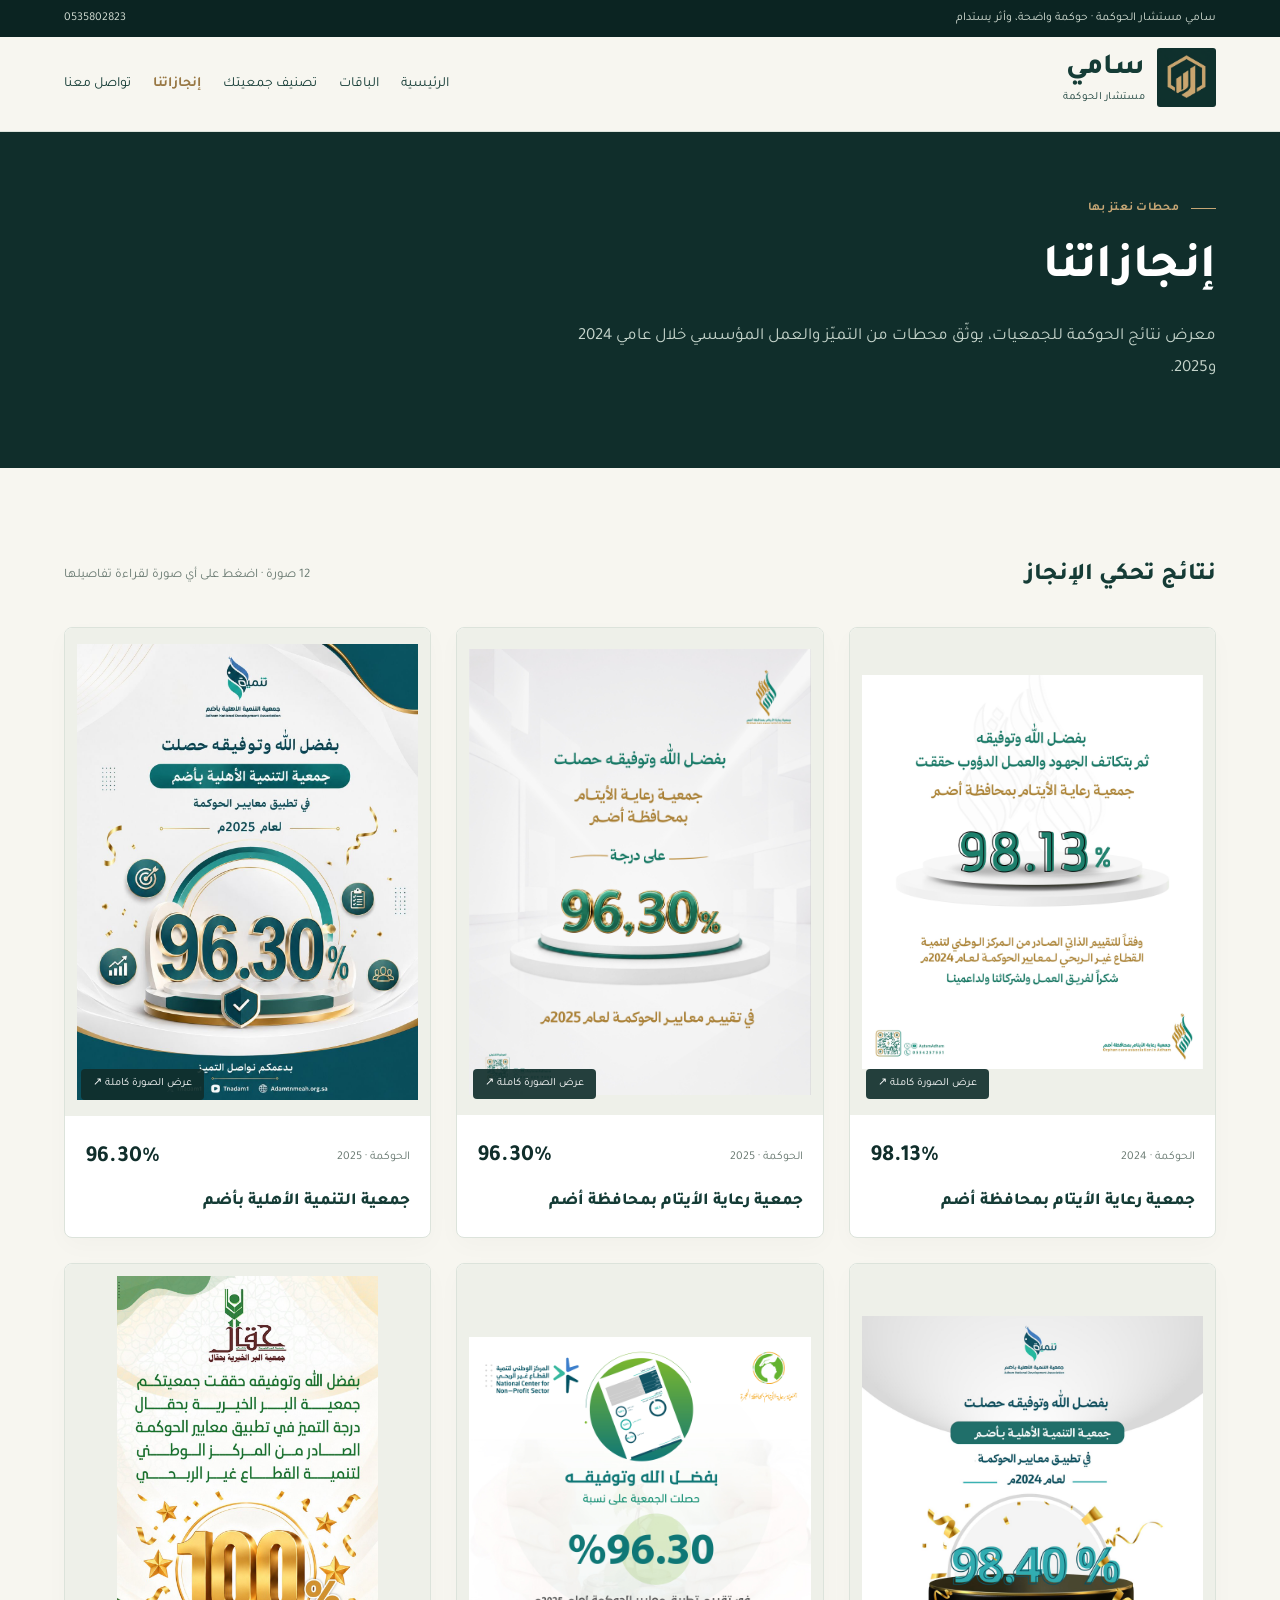
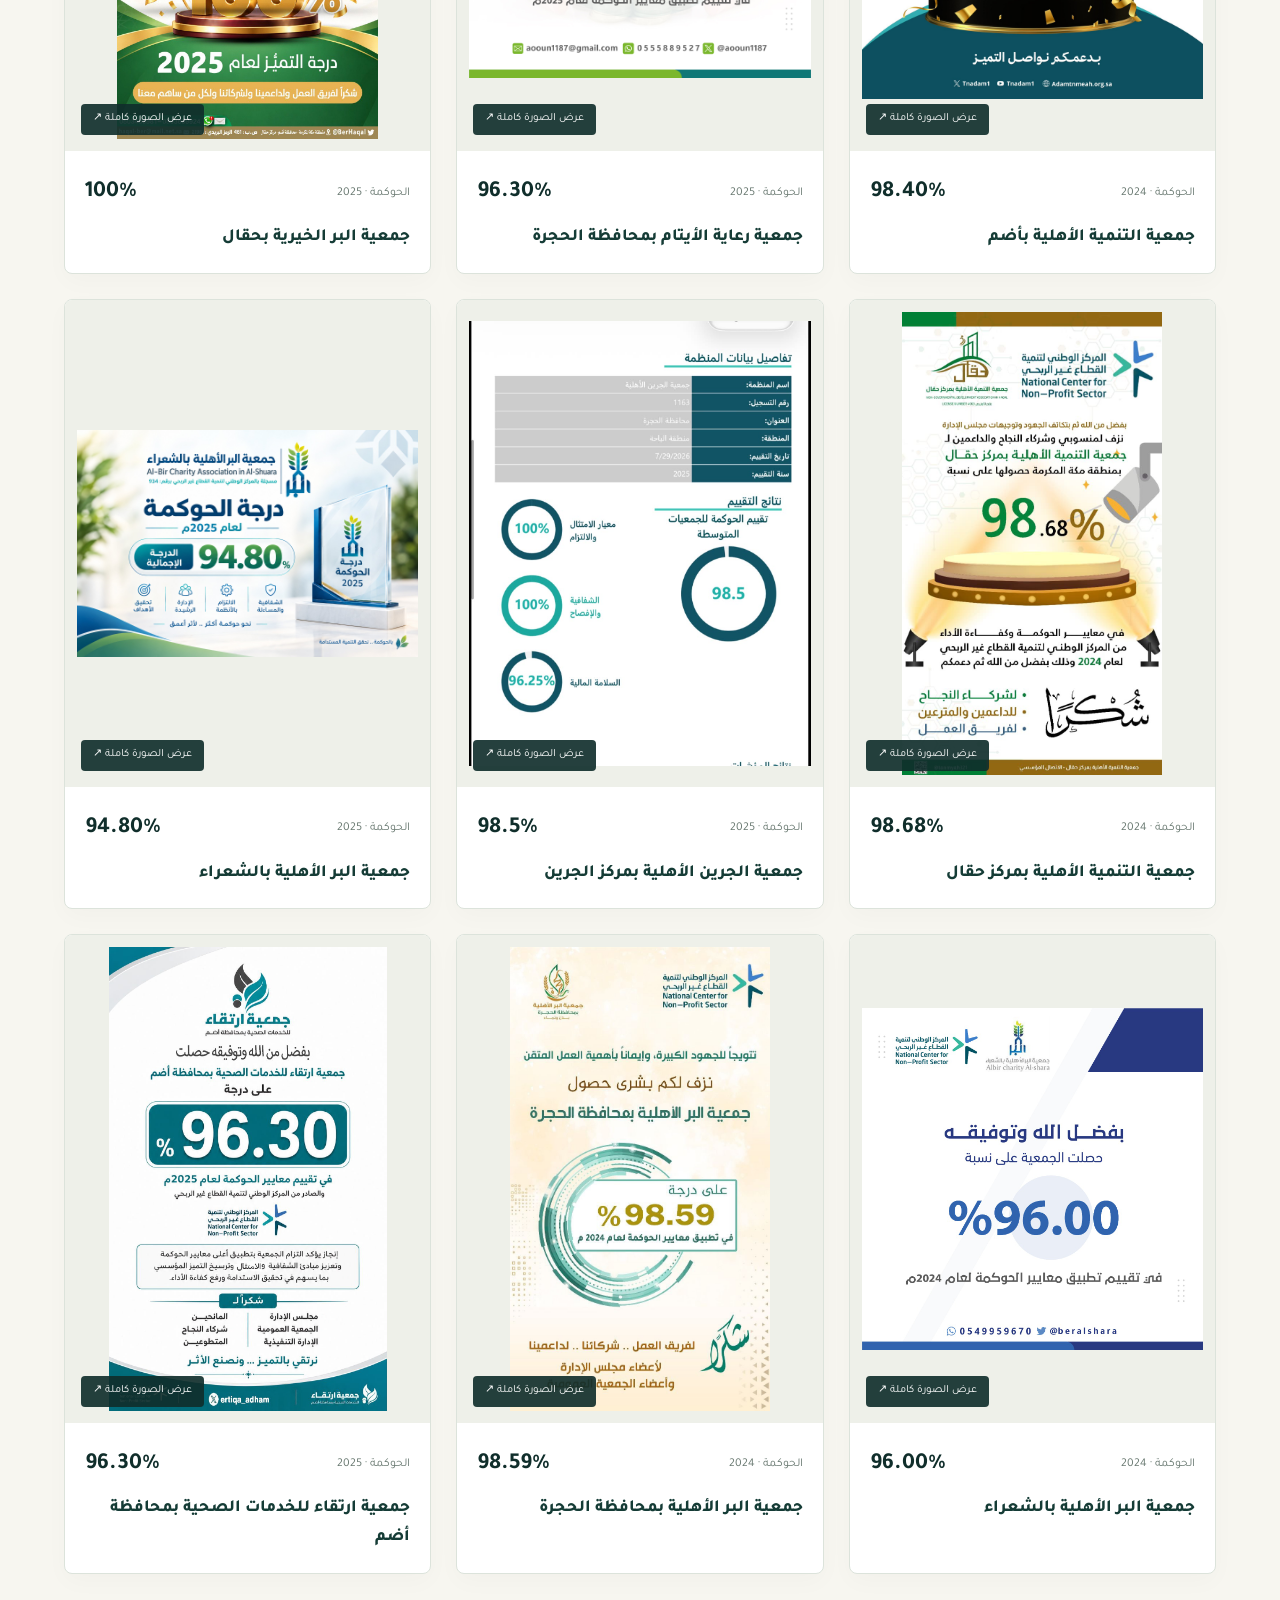
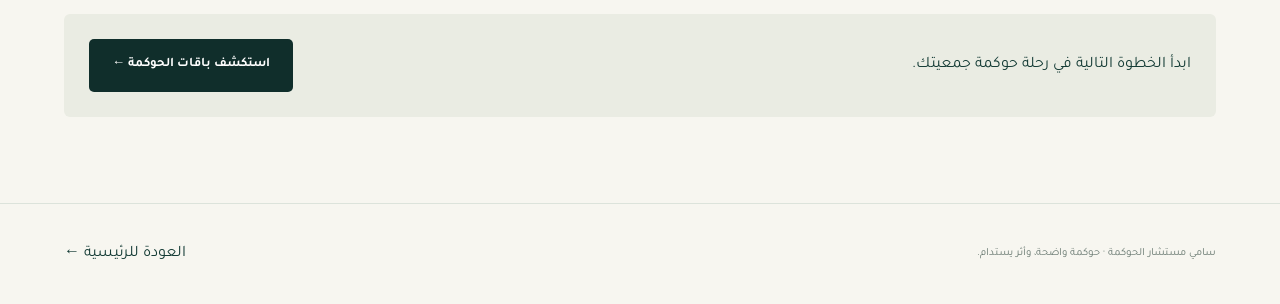
==== achievements.html @ 553535d5 "Add files via upload" ====
<!doctype html><html lang="ar" dir="rtl"><head><meta charset="utf-8"><meta name="viewport" content="width=device-width,initial-scale=1"><meta name="theme-color" content="#102e2b"><meta name="description" content="إنجازاتنا في الحوكمة: معرض صور نتائج تقييم الجمعيات لعامي 2024 و2025."><title>إنجازاتنا | سامي مستشار الحوكمة</title>
<link rel="preconnect" href="https://fonts.googleapis.com"><link rel="preconnect" href="https://fonts.gstatic.com" crossorigin><link href="https://fonts.googleapis.com/css2?family=Tajawal:wght@400;500;600;700;800&display=swap" rel="stylesheet"><style>
:root{--green:#102e2b;--deep:#0b2422;--gold:#c5a675;--paper:#f7f6f0;--text:#153c36;--muted:#697971;--line:#dce3db;--white:#fff;--shadow:0 24px 60px #102e2b12}
*{box-sizing:border-box}html{scroll-behavior:smooth;scroll-padding-top:100px}body{margin:0;background:var(--paper);color:var(--text);font-family:"Tajawal",Tahoma,"Segoe UI",Arial,sans-serif;line-height:1.9}a{color:inherit;text-decoration:none}button,input,textarea{font:inherit}button,a,input,textarea{ -webkit-tap-highlight-color:transparent}button{cursor:pointer}button:focus-visible,a:focus-visible,summary:focus-visible{outline:3px solid var(--gold);outline-offset:5px}.container{width:min(1200px,90%);margin:auto}.topbar{background:var(--deep);color:#d4ded4;font-size:12px;padding:7px 0}.topbar .container{display:flex;justify-content:space-between;gap:12px}header{position:sticky;top:0;background:#f7f6f0f5;backdrop-filter:blur(16px);z-index:50;border-bottom:1px solid var(--line)}.nav{display:flex;align-items:center;justify-content:space-between;min-height:94px;gap:24px}.brand-lockup{display:inline-flex;align-items:center;gap:12px;line-height:1.4}.brand-lockup img{width:59px;height:59px;border-radius:3px;object-fit:cover}.brand-lockup b{display:block;font-size:29px;letter-spacing:-1px}.brand-lockup small{display:block;font-size:11px;letter-spacing:.3px}.navlinks{display:flex;gap:26px;font-size:13px}.navlinks a:hover{color:#94713f}.cart-btn,.btn{display:inline-flex;align-items:center;justify-content:center;gap:10px;border:1px solid transparent;border-radius:5px;font-weight:bold;padding:13px 22px;font-size:13px;transition:background .2s,transform .2s}.cart-btn,.btn-primary{background:var(--green);color:#fff}.btn:hover{transform:translateY(-2px)}.btn-outline{border-color:#b8c8bd;background:transparent;color:var(--green)}.badge{border-radius:50%;background:#ffffff24;min-width:23px;height:23px;line-height:23px;font-size:11px}.mobile-toggle{display:none}.hero{background:var(--green);color:#fff;overflow:hidden;position:relative}.hero:before{content:"";position:absolute;width:680px;height:680px;border:1px solid #c5a67513;border-radius:50%;left:-160px;top:-220px;box-shadow:0 0 0 70px #c5a67504,0 0 0 140px #c5a67504}.hero-grid{display:grid;grid-template-columns:1.08fr .92fr;gap:80px;align-items:center;position:relative;padding:85px 0 75px}.eyebrow{display:flex;align-items:center;gap:12px;font-size:12px;letter-spacing:.3px;color:var(--gold);font-weight:bold}.eyebrow:before{content:"";width:25px;height:1px;background:currentColor}h1{font-size:clamp(39px,4.7vw,66px);line-height:1.45;letter-spacing:-2px;margin:21px 0}h1 em{color:#d5b681;font-style:normal}.hero-content>p{color:#c5d4cb;font-size:16px;max-width:520px;line-height:2.1}.actions{display:flex;flex-wrap:wrap;gap:12px;margin-top:26px}.hero .btn-primary{background:var(--gold);color:var(--deep)}.hero .btn-outline{border-color:#ffffff38;color:#fff}.hero-note{font-size:11px!important;color:#9bb1a6!important;margin-top:20px}.hero-visual{border:1px solid #ffffff20;background:#ffffff05;padding:30px;position:relative;border-radius:8px}.visual-heading{display:flex;justify-content:space-between;align-items:center;border-bottom:1px solid #ffffff18;padding-bottom:22px;color:#e5d3b3;font-size:12px}.visual-heading small{color:#9bb1a6;font-size:10px;letter-spacing:2px}.visual-title{margin:25px 0 6px;font-size:25px}.visual-desc{font-size:12px;color:#a9c0b4;margin:0 0 25px}.pillar{display:flex;gap:17px;padding:17px 0;border-top:1px solid #ffffff12;align-items:center}.pillar span{font-size:12px;color:var(--gold);font-family:Georgia,serif}.pillar b{display:block;font-size:14px}.pillar small{color:#9bb1a6;font-size:11px}.visual-bottom{background:#c5a67515;border-right:2px solid var(--gold);padding:13px 15px;font-size:12px;margin-top:15px;color:#e5d3b3}.trust-strip{border-bottom:1px solid var(--line);background:#eeefe6}.trust-inner{display:grid;grid-template-columns:repeat(3,1fr);padding:23px 0;gap:24px;font-size:13px;text-align:center}.trust-inner span+span{border-right:1px solid #ced7cc}.trust-inner b{color:#a38049;margin-left:9px}.section{padding:86px 0}.section-title{max-width:650px;margin:0 0 38px}.section-title h2{font-size:34px;line-height:1.5;margin:12px 0}.section-title p{color:var(--muted);font-size:14px;margin:0}.section-top{display:flex;justify-content:space-between;align-items:end;gap:30px}.section-top>a{font-size:12px;border-bottom:1px solid var(--gold);margin-bottom:43px;white-space:nowrap}.products{display:grid;grid-template-columns:repeat(3,1fr);gap:19px}.product{background:#fff;border:1px solid var(--line);border-radius:7px;padding:28px;display:flex;flex-direction:column;position:relative;transition:transform .2s,box-shadow .2s}.product:hover{transform:translateY(-4px);box-shadow:var(--shadow)}.product.featured{border-top:4px solid var(--gold);padding-top:25px;background:#f0f3ec}.tag{font-size:10px;color:#71806f;letter-spacing:.2px}.product h3{font-size:20px;margin:15px 0 12px}.price{font-size:32px;line-height:1.5;font-weight:bold;letter-spacing:-1px}.price small{font-size:10px;color:var(--muted);font-weight:normal;letter-spacing:0}.product p{font-size:12px;line-height:2;margin-top:13px!important}.features{list-style:none;padding:15px 0 0;margin:0 0 25px;border-top:1px solid var(--line);flex:1}.features li{font-size:12px;padding:6px 0}.features li:before{content:"✓";color:#9b7e4e;margin-left:10px}.product .btn{width:100%}.note{font-size:10px;color:var(--muted);margin-top:12px;text-align:center;line-height:1.9}.why{background:#eaece3}.why-grid{display:grid;grid-template-columns:repeat(4,1fr);gap:30px}.why-card{border-top:1px solid #b6c3b5;padding-top:23px}.number{font-family:Georgia,serif;color:#aa8854;font-size:23px}.why-card h3,.step h3{font-size:17px;margin:13px 0 8px}.why-card p,.step p{font-size:12px;color:var(--muted);margin:0}.steps{display:grid;grid-template-columns:repeat(4,1fr);gap:30px}.step{border-right:1px solid var(--line);padding-right:22px}.faq-section{border-top:1px solid var(--line)}.faq-layout{display:grid;grid-template-columns:.75fr 1.25fr;gap:75px}.faq{display:grid;gap:0}details{border-bottom:1px solid var(--line);padding:20px 0}details:first-child{border-top:1px solid var(--line)}summary{cursor:pointer;font-size:14px;font-weight:bold;list-style:none;display:flex;justify-content:space-between;gap:20px}summary:after{content:"+";font-size:20px;font-weight:normal;color:#9b7e4e}details[open] summary:after{content:"−"}summary::-webkit-details-marker{display:none}details p{font-size:12px;line-height:2.2;color:var(--muted);margin:13px 0 0}details a{text-decoration:underline}.contact-section{padding-top:0}.contact-box{display:grid;grid-template-columns:1fr 1fr;gap:70px;background:var(--green);color:#fff;border-radius:8px;padding:50px}.contact-box h2{font-size:34px;line-height:1.5;margin:20px 0}.contact-box p{font-size:13px;color:#b7cbbf}.contact-links{margin-top:30px;display:grid;gap:10px;font-size:14px;color:#d7bd94}.contact-box form{display:grid;gap:12px}.field{display:grid;gap:5px}.field label{font-size:12px;font-weight:bold}input,textarea{width:100%;border:1px solid #ffffff28;border-radius:4px;padding:11px 13px;background:#ffffff07;color:inherit;outline:none;font-size:13px}input:focus,textarea:focus{border-color:var(--gold)}input::placeholder,textarea::placeholder{color:#9aac9f}textarea{resize:vertical}.contact-box .btn-primary{background:var(--gold);color:var(--green)}footer{padding:35px 0;border-top:1px solid var(--line)}.footer-grid{display:flex;align-items:center;justify-content:space-between;gap:25px}.footer-copy{font-size:11px;color:var(--muted)}.footer-copy p{margin:3px 0}.cart-panel{position:fixed;inset:0;z-index:100;pointer-events:none}.cart-panel.open{pointer-events:auto}.backdrop{position:absolute;inset:0;background:#061c19a8;opacity:0;transition:.2s}.cart-panel.open .backdrop{opacity:1}.drawer{position:absolute;left:0;top:0;height:100%;width:min(470px,94%);background:var(--paper);transform:translateX(-100%);transition:.25s;display:flex;flex-direction:column}.cart-panel.open .drawer{transform:translateX(0)}.drawer-head{padding:22px;border-bottom:1px solid var(--line);display:flex;justify-content:space-between;align-items:center}.icon-btn{width:38px;height:38px;border:1px solid var(--line);border-radius:4px;background:transparent;color:var(--text)}.cart-items{padding:20px;display:flex;flex-direction:column;gap:12px;overflow:auto;flex:1}.cart-item{border:1px solid var(--line);background:white;border-radius:5px;padding:16px;display:grid;grid-template-columns:1fr auto;gap:10px}.cart-item h4{font-size:14px;margin:0}.cart-item p{font-size:12px;color:var(--muted);margin:5px 0}.qty{display:flex;align-items:center;gap:8px}.qty button{border:1px solid var(--line);background:var(--paper);width:28px;height:30px;border-radius:3px}.remove{color:#a34c3f;border:0;background:none;font-size:11px;padding:0}.drawer-foot{padding:22px;border-top:1px solid var(--line)}.total{display:flex;justify-content:space-between;font-weight:bold;font-size:20px;margin-bottom:15px}.checkout{position:fixed;inset:0;z-index:110;background:#061c19b8;display:none;place-items:center;padding:18px}.checkout.open{display:grid}.modal{background:var(--paper);width:min(680px,100%);max-height:90vh;overflow:auto;border-radius:8px;padding:28px;box-shadow:var(--shadow)}.modal-head{display:flex;justify-content:space-between;align-items:center;gap:15px;margin-bottom:20px}.modal h3{font-size:23px;margin:0}.checkout-grid{display:grid;grid-template-columns:1fr 1fr;gap:12px}.modal input,.modal textarea{border-color:#cbd5ca;background:white}.summary{padding:15px;background:#e9eee5;border-radius:4px;margin:20px 0}.summary-row{display:flex;justify-content:space-between;gap:15px;font-size:13px;padding:6px 0}.toast{position:fixed;bottom:22px;right:22px;background:var(--green);color:white;padding:12px 20px;box-shadow:var(--shadow);border:1px solid var(--gold);border-radius:5px;opacity:0;transform:translateY(15px);transition:.2s;z-index:200;font-size:13px;max-width:calc(100% - 44px);pointer-events:none}.toast.show{opacity:1;transform:translateY(0)}
@media(min-width:951px){.products .product:nth-child(4),.products .product:nth-child(5){grid-column:span 1}.products{grid-template-columns:repeat(6,1fr)}.products .product{grid-column:span 2}.products .product:nth-child(4){grid-column:2 / span 2}.products .product:nth-child(5){grid-column:4 / span 2}}
@media(max-width:1000px){.navlinks{gap:16px;font-size:12px}.hero-grid{gap:35px}.hero-visual{padding:23px}.contact-box{gap:35px;padding:35px}.faq-layout{gap:35px}.products{grid-template-columns:repeat(2,1fr)}}
@media(max-width:760px){.topbar .container{justify-content:center}.topbar .container>a{display:none}.nav{min-height:80px;gap:10px}.brand-lockup img{width:47px;height:47px}.brand-lockup b{font-size:25px}.brand-lockup small{font-size:9px}.mobile-toggle{display:block;width:37px;height:39px;border:1px solid var(--line);background:none;border-radius:4px;color:var(--green)}.navlinks{display:none;position:absolute;top:80px;left:0;right:0;background:var(--paper);padding:22px 5%;box-shadow:var(--shadow);border-bottom:1px solid var(--line)}.navlinks.open{display:flex;flex-direction:column;gap:14px}.cart-btn{padding:9px 12px;font-size:11px}.hero-grid{grid-template-columns:1fr;padding:50px 0;gap:35px}h1{font-size:43px}.hero-content>p{font-size:14px}.hero-visual{max-width:500px;width:100%}.trust-inner{gap:8px;font-size:10px;padding:18px 0}.trust-inner b{display:block;margin:0}.section{padding:55px 0}.section-title h2,.contact-box h2{font-size:28px}.section-top{display:block}.section-top>a{display:inline-block;margin-top:-15px;margin-bottom:25px}.why-grid,.steps{grid-template-columns:repeat(2,1fr);gap:27px}.faq-layout,.contact-box{grid-template-columns:1fr;gap:25px}.contact-section{padding-top:0}.contact-box{padding:28px}.footer-grid{flex-wrap:wrap}.footer-copy{font-size:10px}.modal{padding:20px}.modal h3{font-size:20px}.modal .actions .btn{width:100%}}
@media(max-width:460px){.products{grid-template-columns:1fr}.checkout-grid{grid-template-columns:1fr}h1{font-size:37px;letter-spacing:-1px}.hero .actions .btn{padding:12px 17px}.section-title h2{font-size:26px}.hero-visual{padding:20px}.brand-lockup{gap:8px}.trust-inner{font-size:9px}}
@media(prefers-reduced-motion:reduce){*{scroll-behavior:auto!important;transition:none!important}}
@media print{header,.topbar,main,footer,.cart-panel,.toast,.modal .actions,.modal-head button{display:none!important}.checkout{display:block!important;position:static;background:white;padding:0}.modal{max-height:none;width:100%;box-shadow:none}}
/* Arabic typography */
body{font-weight:400}
h1,h2,h3,h4,.brand-lockup b{font-family:"Tajawal",Tahoma,"Segoe UI",Arial,sans-serif;font-weight:800;letter-spacing:0}
h1{line-height:1.45}
.btn,.cart-btn,summary,.field label{font-weight:700}
.navlinks{font-size:15px;font-weight:500}
.hero-content>p{font-size:18px;line-height:2}
.section-title p{font-size:16px;line-height:1.95}
.product p,.features li,.why-card p,.step p,details p,.contact-box p{font-size:14px;line-height:1.95}
input,textarea{font-size:15px}
@media(max-width:760px){h1{letter-spacing:0}.hero-content>p{font-size:16px}.navlinks{font-size:15px}.section-title p{font-size:15px}}.product{scroll-margin-top:115px}.product:target{outline:3px solid var(--gold);outline-offset:4px}@media(min-width:761px) and (max-width:1100px){.nav{gap:12px}.navlinks{gap:12px;font-size:12px}}
.achievement{scroll-margin-top:130px}.achievement:target{outline:3px solid var(--gold);outline-offset:4px}
</style><style>
.achievement-nav{display:flex;gap:22px;flex-wrap:wrap;font-size:14px}.achievement-nav [aria-current]{color:#987743;font-weight:700}.achievements-hero{background:var(--green);color:white;padding:65px 0}.achievements-hero h1{font-size:48px;margin:15px 0}.achievements-hero p{color:#c5d4cb;max-width:650px;font-size:17px}.gallery-heading{display:flex;justify-content:space-between;align-items:center;gap:20px;margin-bottom:28px}.gallery-heading h2{margin:0;font-size:24px}.gallery-heading span{font-size:13px;color:var(--muted)}.achievements-grid{display:grid;grid-template-columns:repeat(3,minmax(0,1fr));gap:25px}.achievement{min-width:0;border:1px solid var(--line);border-radius:8px;background:white;overflow:hidden;box-shadow:0 8px 25px #102e2b06}.achievement-image{position:relative;display:block;background:#eef0e9;padding:12px;aspect-ratio:3/4;overflow:hidden}.achievement-image img{width:100%;height:100%;object-fit:contain;display:block;transition:transform .2s}.achievement-image:hover img{transform:scale(1.015)}.zoom-label{position:absolute;bottom:16px;left:16px;background:#102e2be8;color:white;padding:5px 12px;border-radius:4px;font-size:11px}.achievement-caption{padding:20px}.achievement-meta{display:flex;justify-content:space-between;gap:12px;align-items:center;font-size:12px;color:var(--muted)}.achievement-meta b{font-size:23px;color:var(--green)}.achievement-caption h2{font-size:17px;line-height:1.7;margin:9px 0 0}.gallery-cta{margin-top:40px;display:flex;justify-content:space-between;align-items:center;gap:20px;flex-wrap:wrap;background:#eaece3;padding:25px;border-radius:6px}.gallery-cta p{margin:0}.image-viewer{border:0;border-radius:8px;background:var(--paper);color:var(--text);width:min(1100px,95vw);max-height:95dvh;padding:18px}.image-viewer::backdrop{background:#041512e8}.viewer-toolbar{display:flex;justify-content:space-between;gap:15px;align-items:center;margin-bottom:10px}.viewer-toolbar h2{font-size:15px;margin:0}.viewer-picture{display:block;max-width:100%;width:auto;height:auto;max-height:70dvh;object-fit:contain;margin:auto}.viewer-controls{display:flex;justify-content:space-between;gap:10px;align-items:center;flex-wrap:wrap;margin-top:12px}.viewer-controls .btn{font-size:12px;padding:9px 14px}.viewer-controls a{font-size:12px;text-decoration:underline}.viewer-count{font-size:12px;color:var(--muted)}
@media(max-width:900px){.achievements-grid{grid-template-columns:repeat(2,minmax(0,1fr))}.achievement-nav{gap:13px;font-size:12px}}
@media(max-width:600px){.achievements-grid{grid-template-columns:1fr}.achievements-hero{padding:40px 0}.achievements-hero h1{font-size:36px}.achievements-hero p{font-size:15px}.achievements-header .nav{flex-wrap:wrap;padding:15px 0;justify-content:center}.achievement-nav{width:100%;justify-content:center;font-size:12px;gap:15px}.gallery-heading{align-items:start;flex-direction:column;gap:5px}.viewer-toolbar h2{font-size:12px}.image-viewer{padding:12px}.viewer-picture{max-height:65dvh}}
</style></head><body><div class="topbar"><div class="container"><span>سامي مستشار الحوكمة · حوكمة واضحة، وأثر يستدام</span><a href="https://wa.me/966535802823"><bdi>0535802823</bdi></a></div></div><header class="achievements-header"><div class="container nav"><a href="index.html" aria-label="الرئيسية"><span class="brand-lockup"><img src="[data-uri]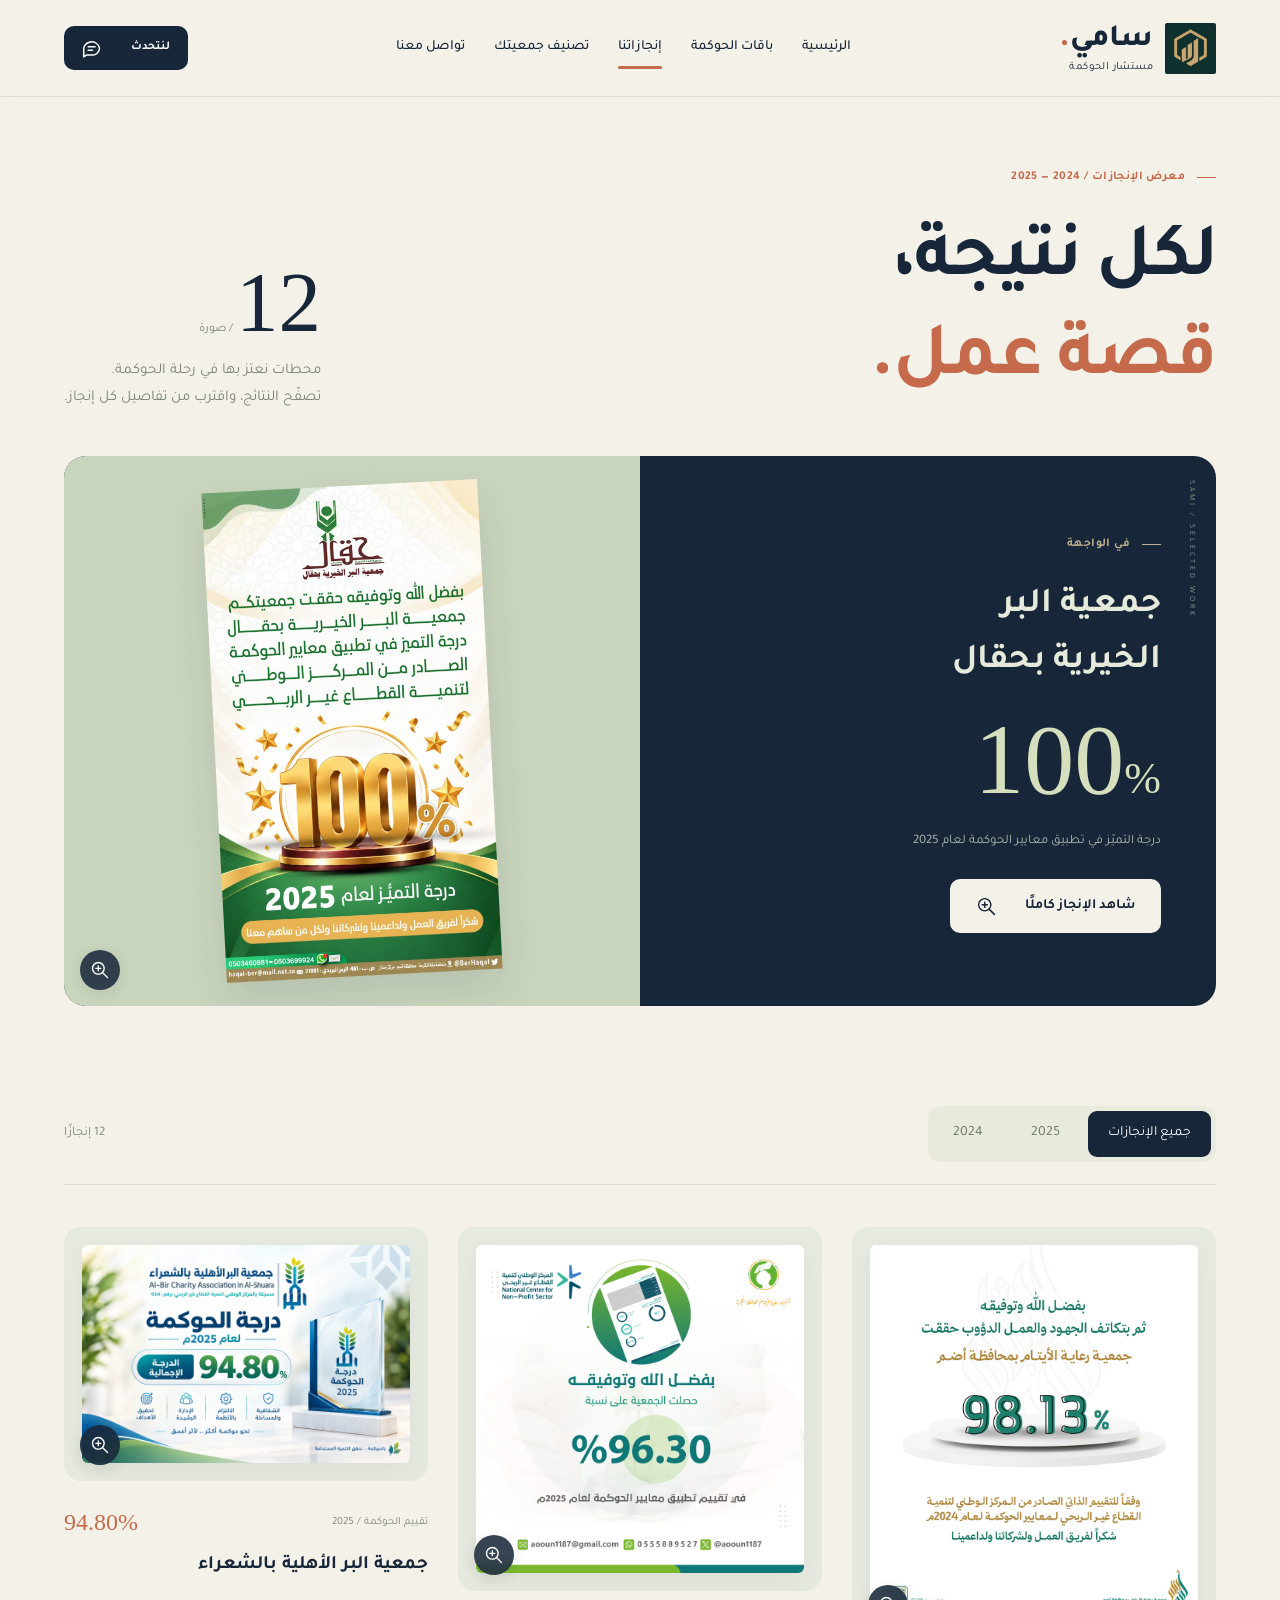
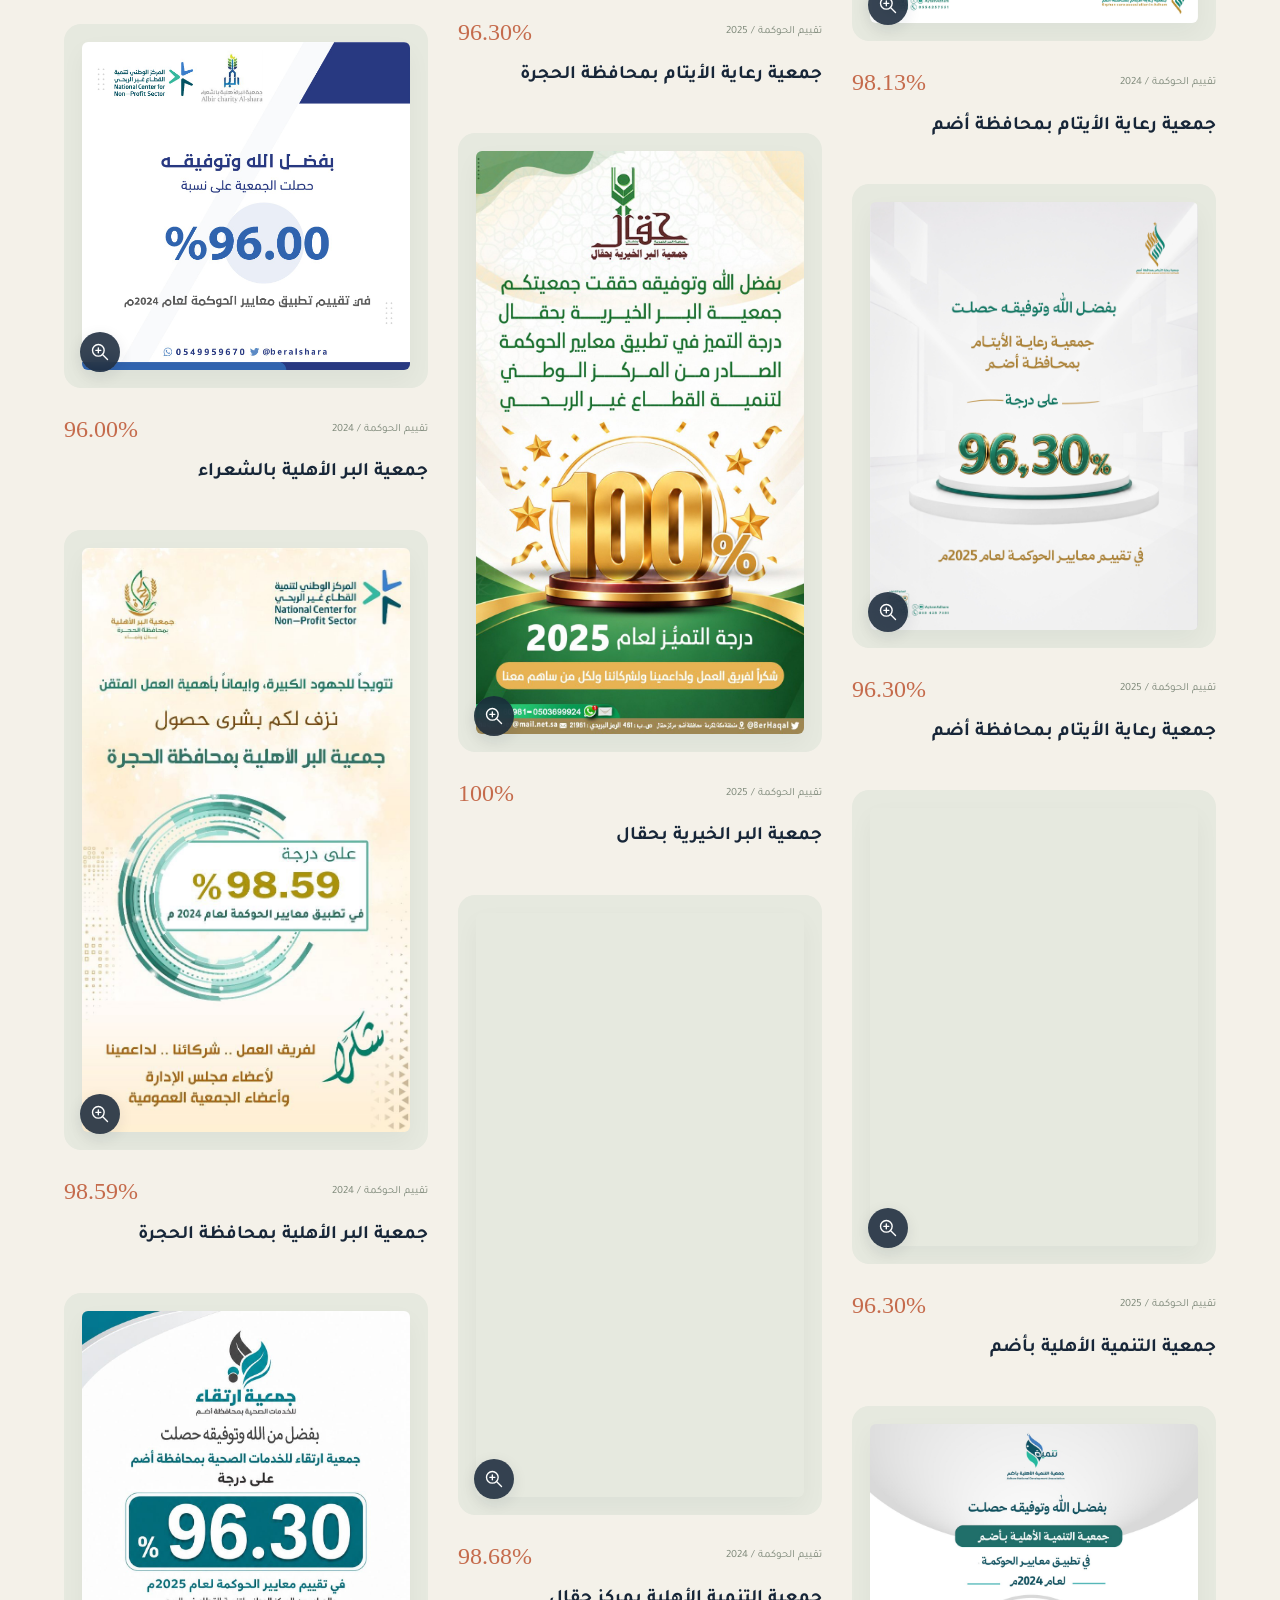
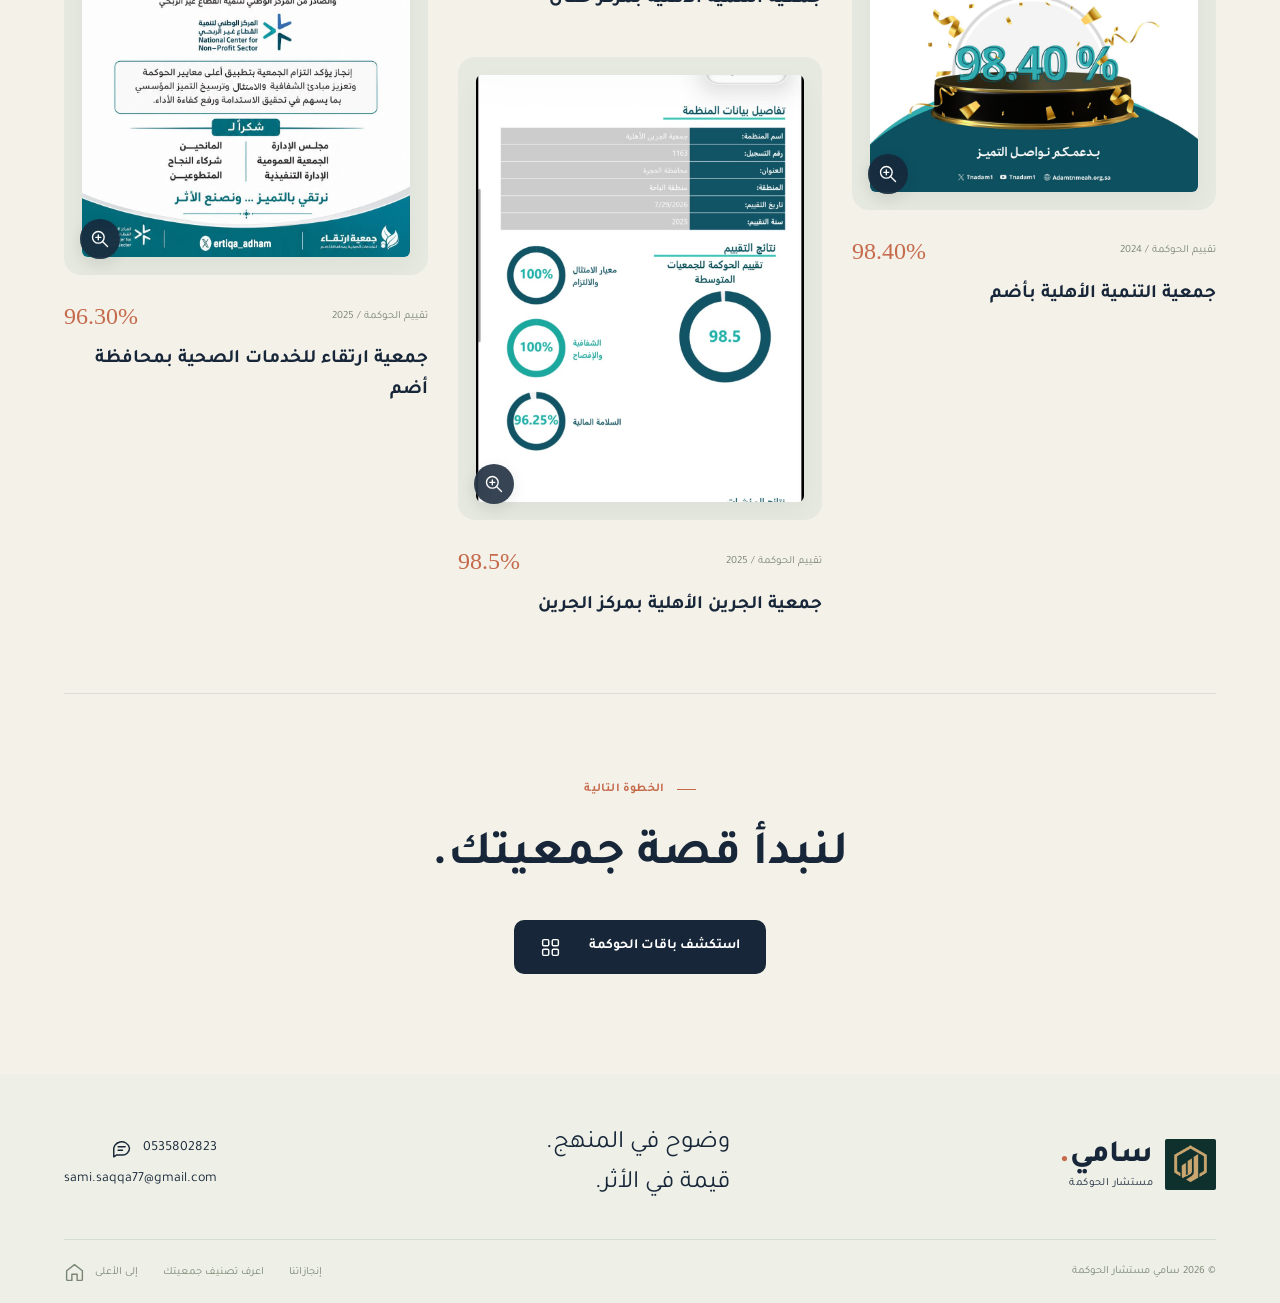
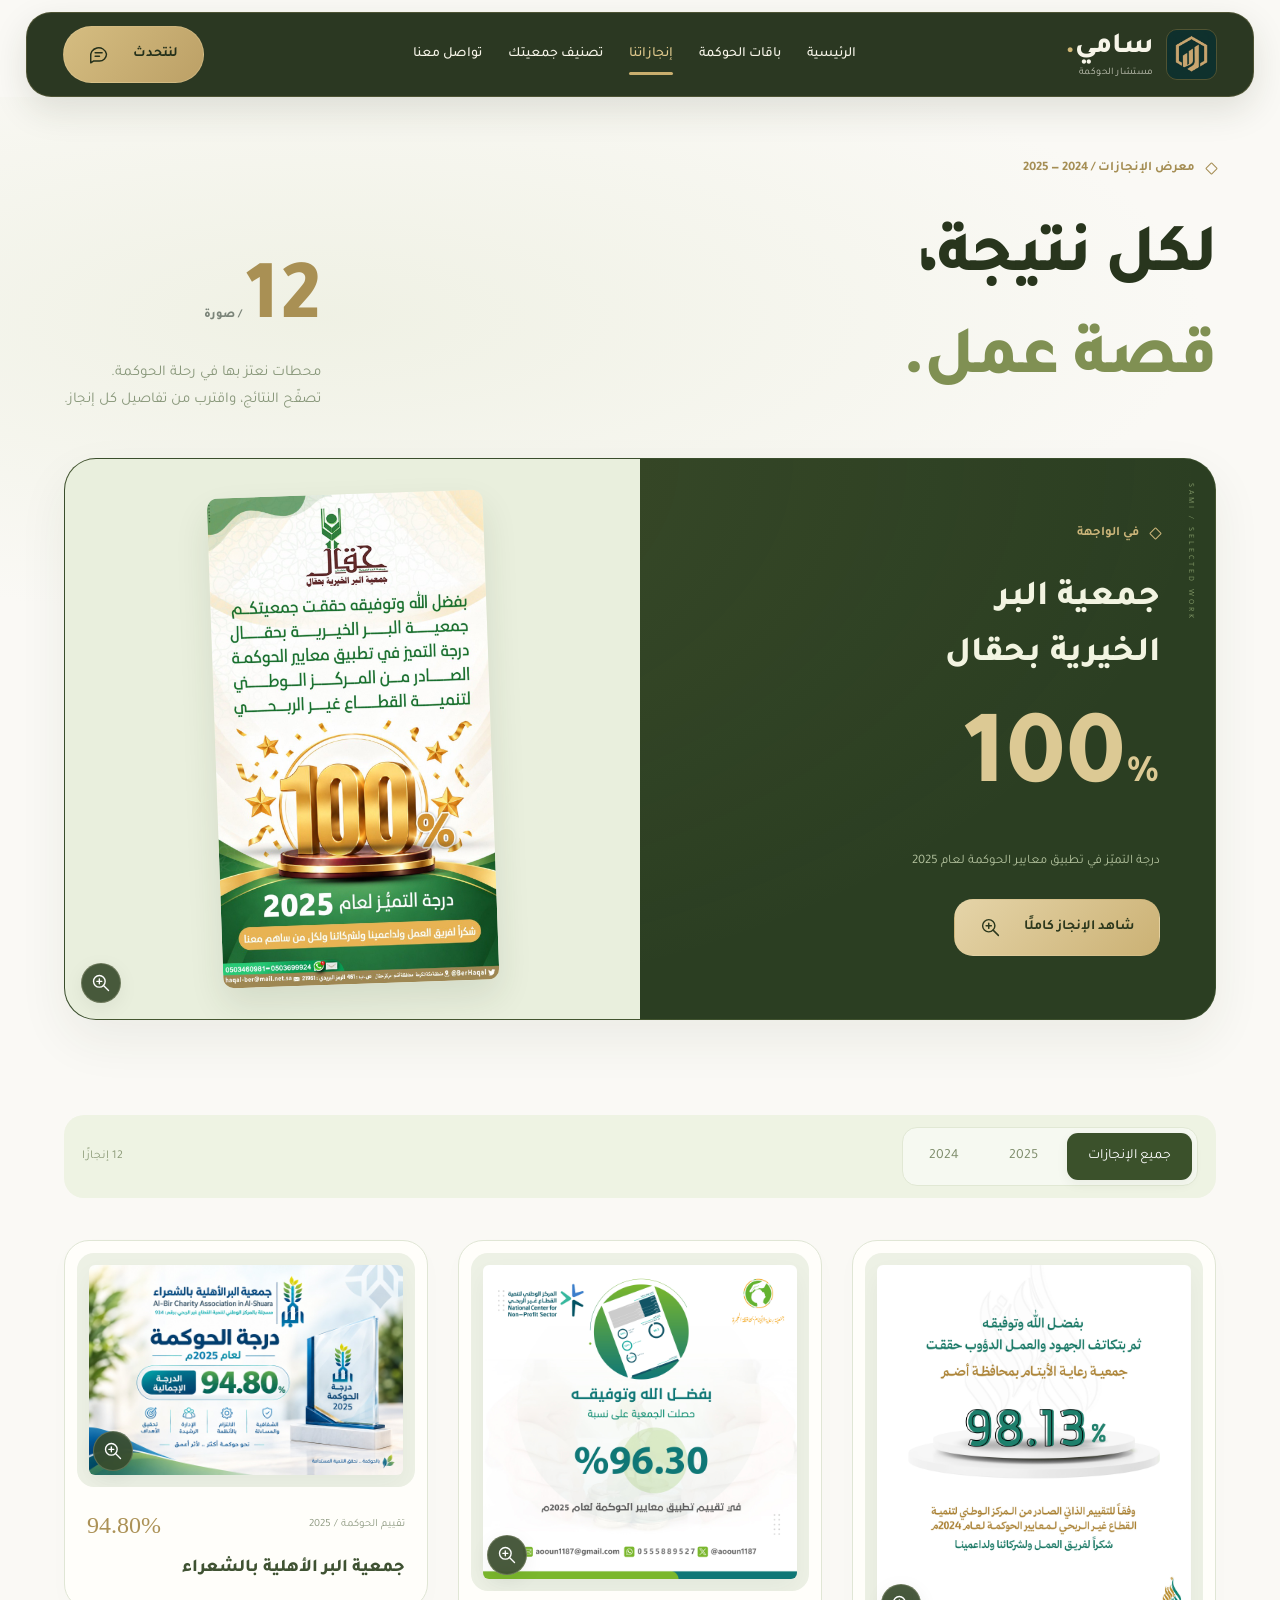
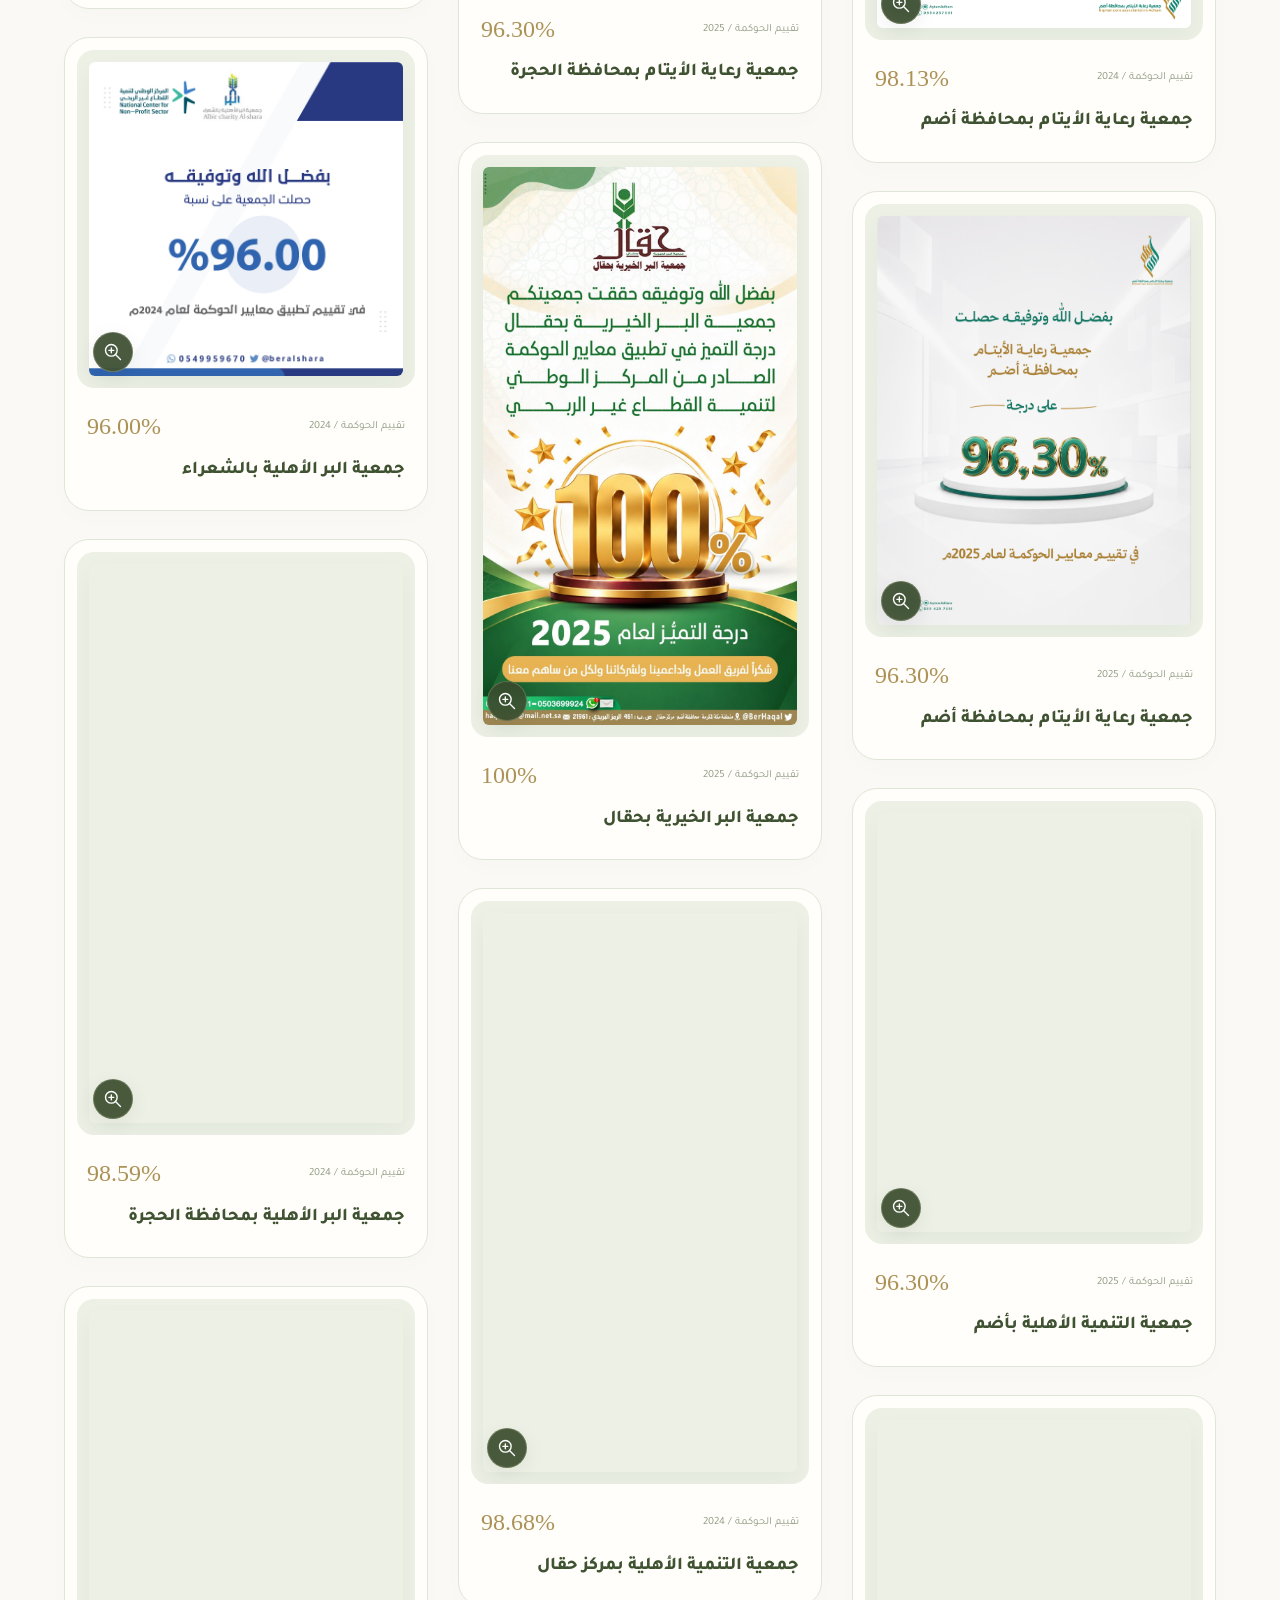
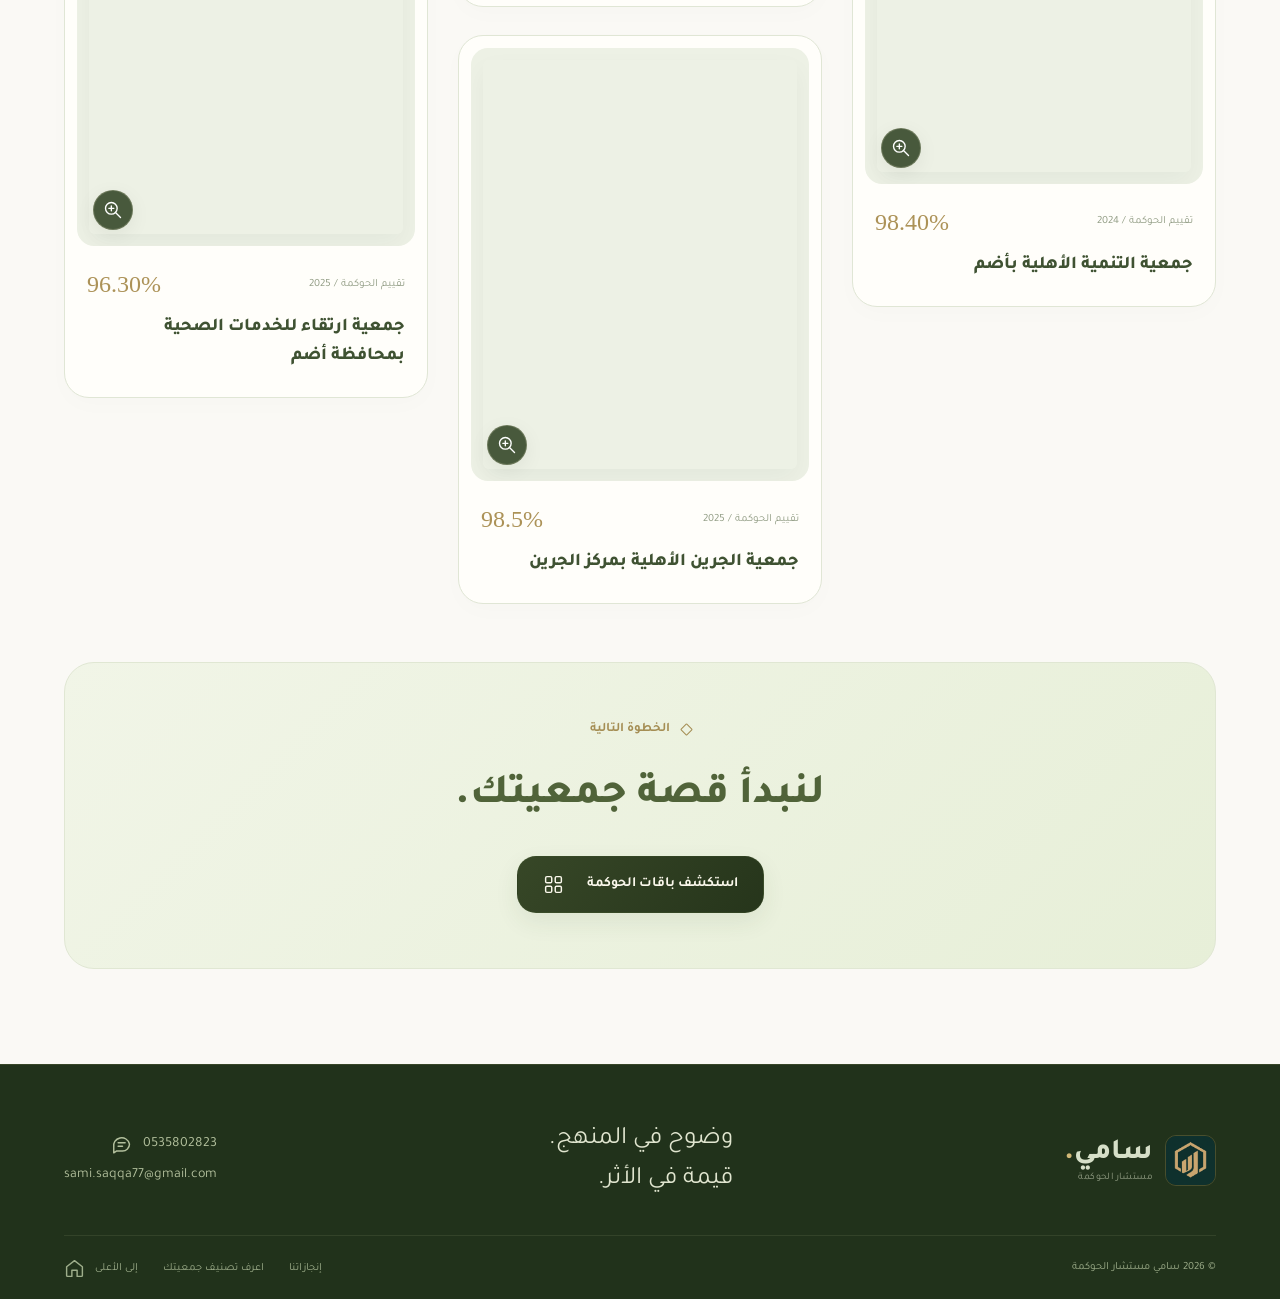
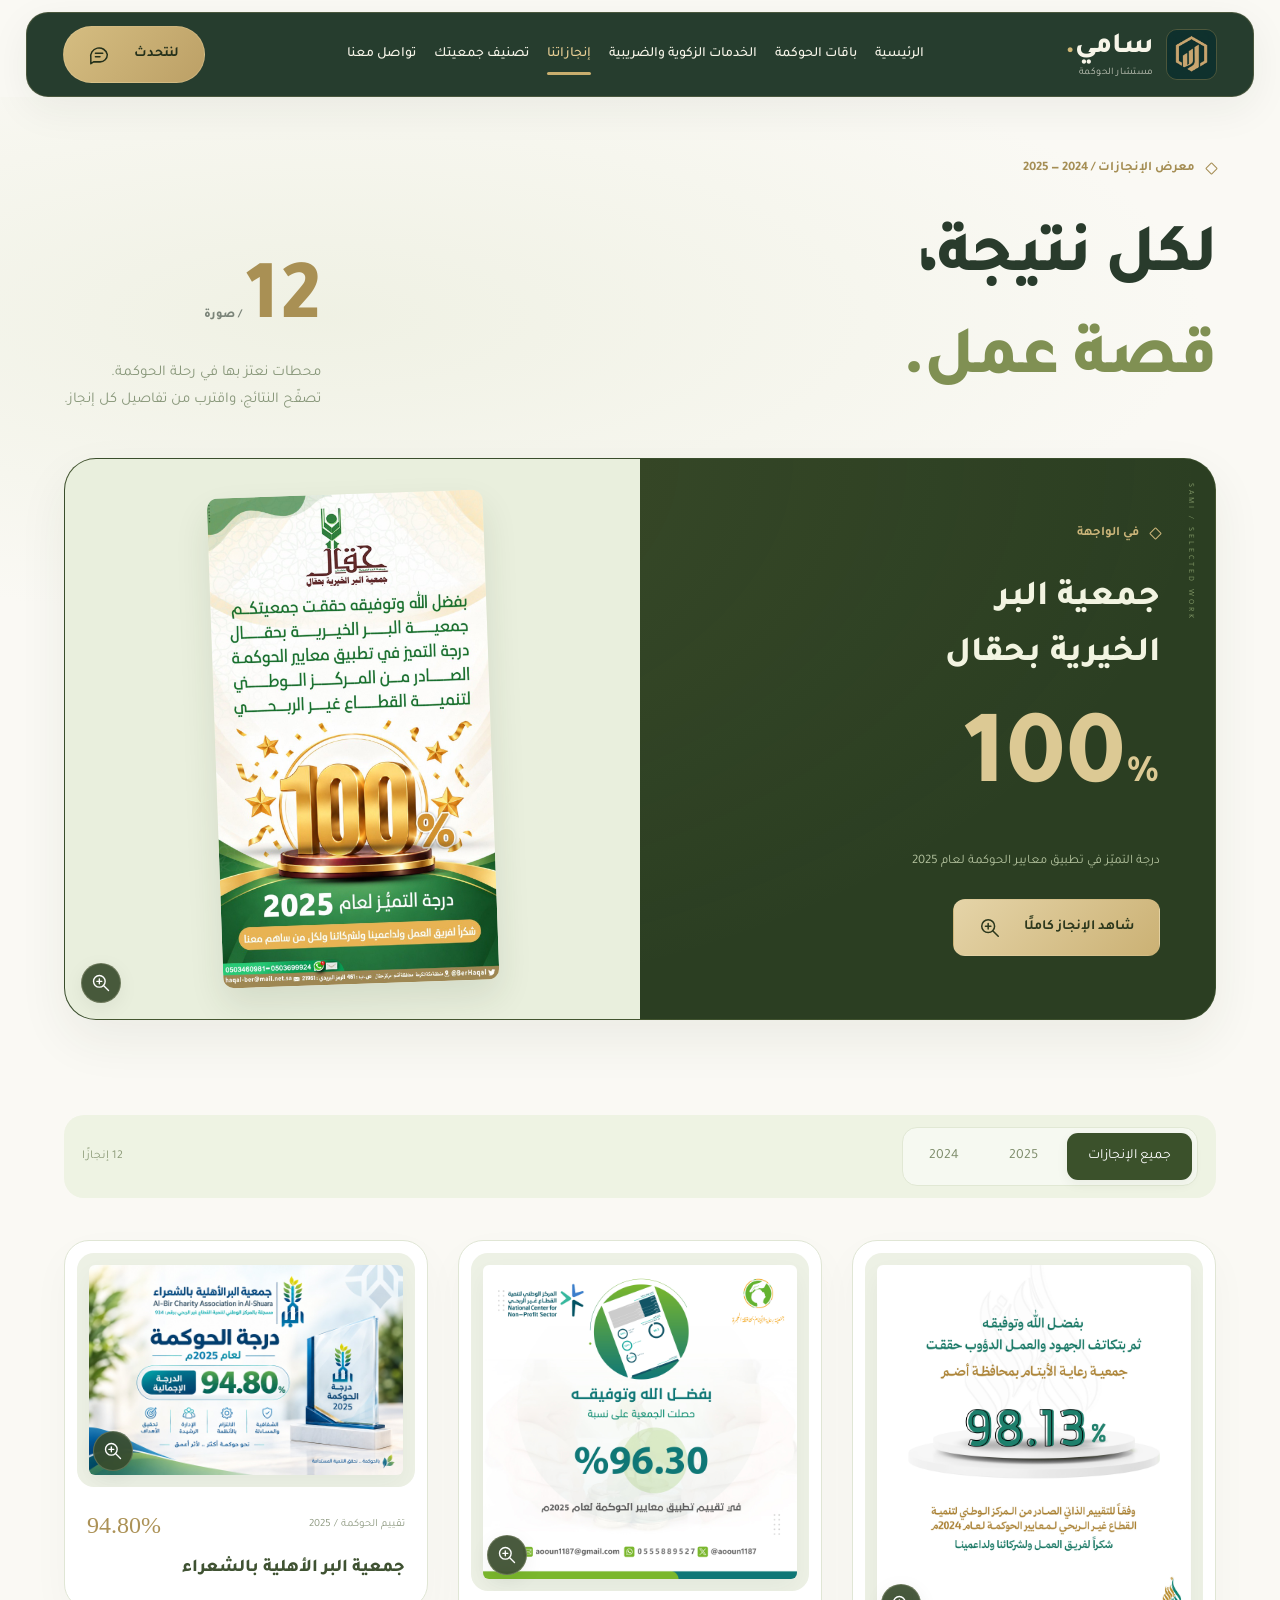
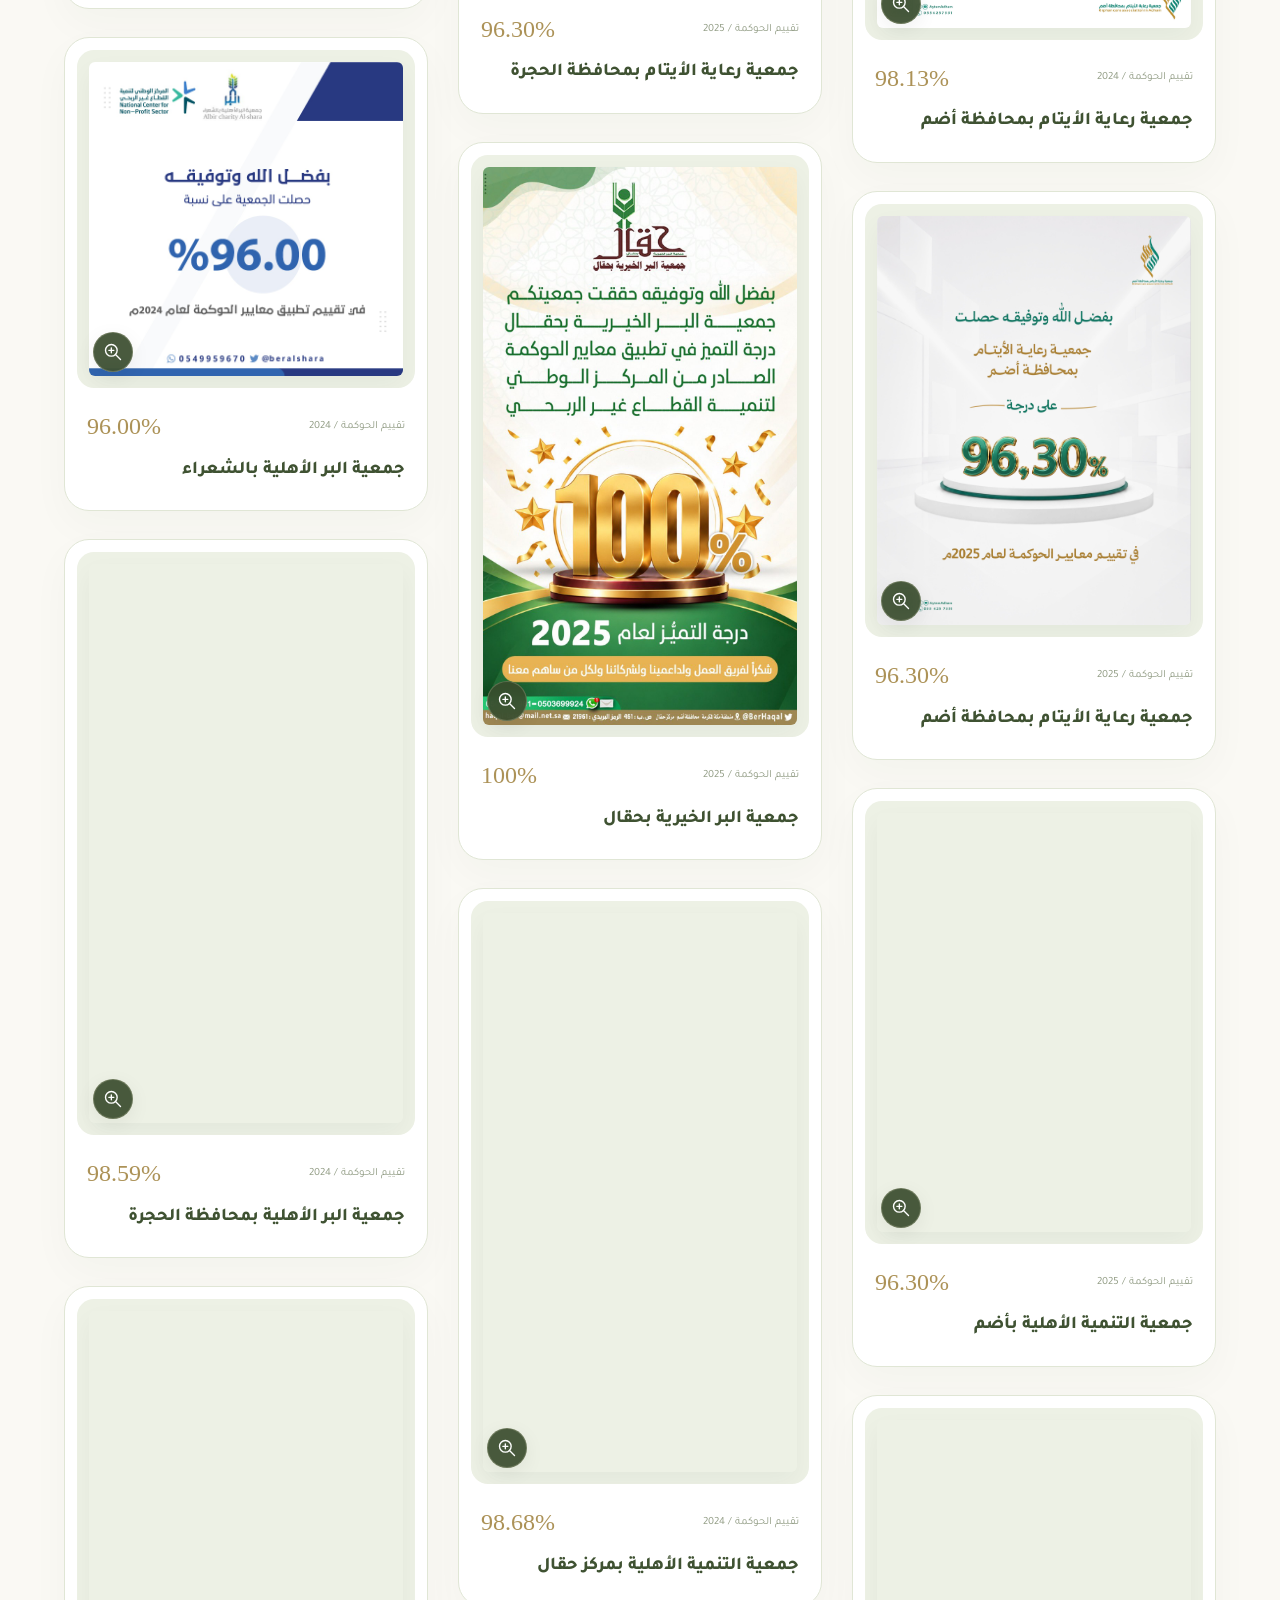
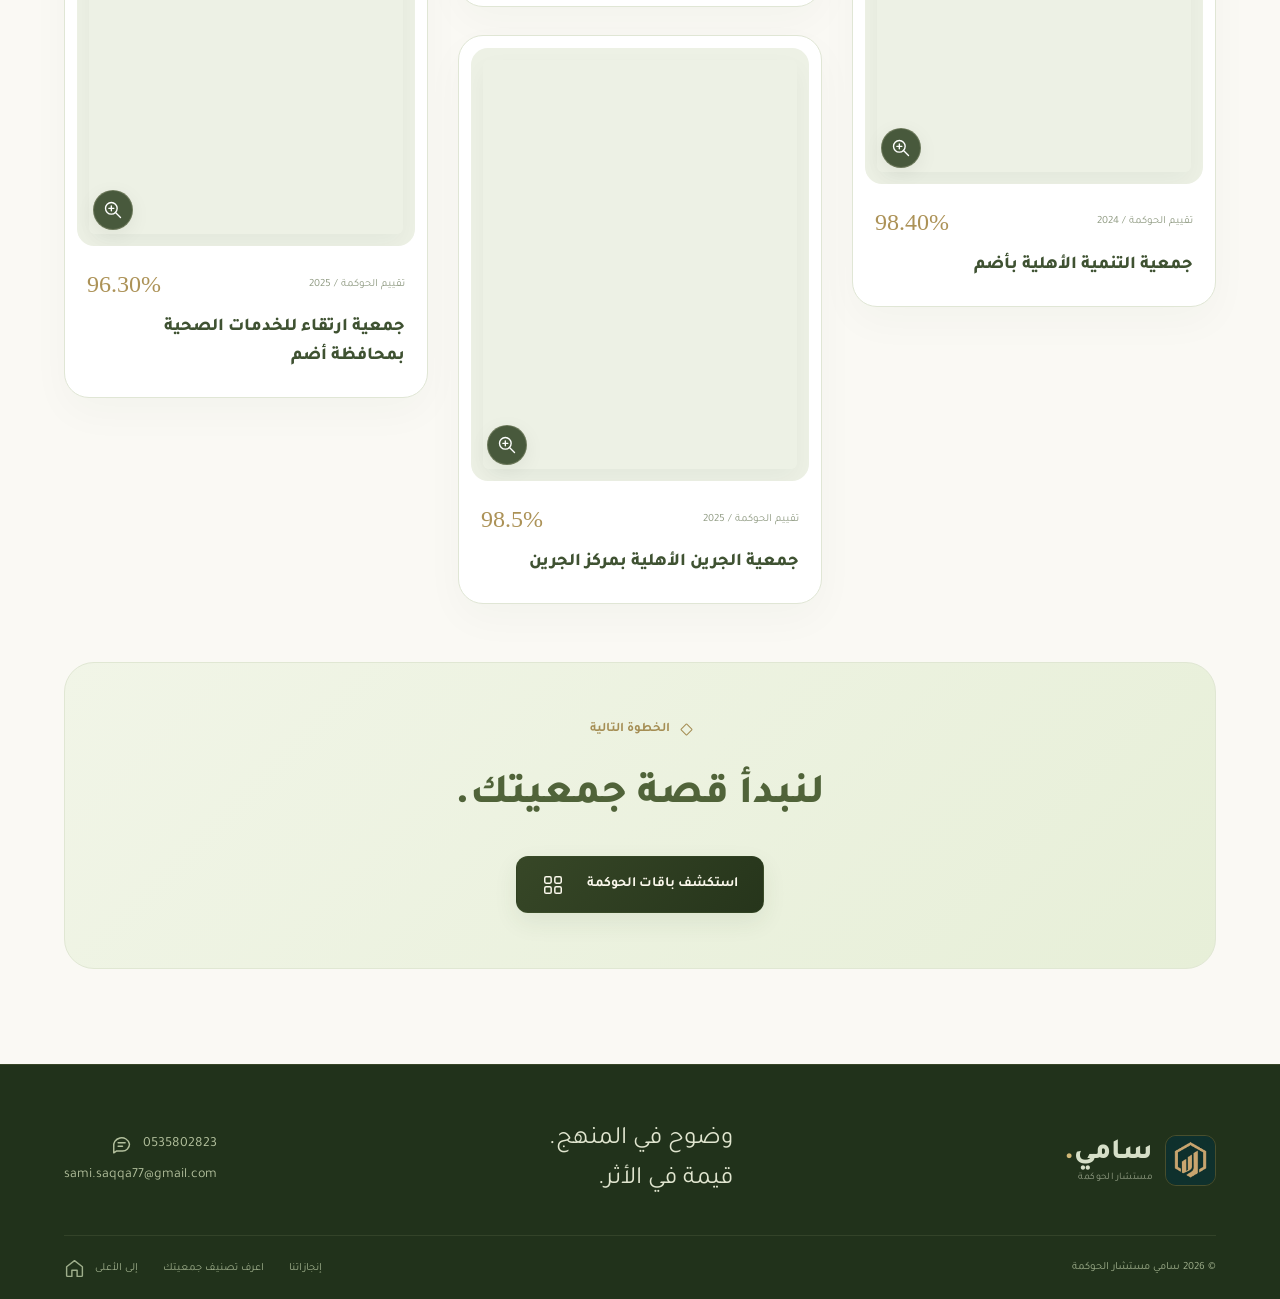
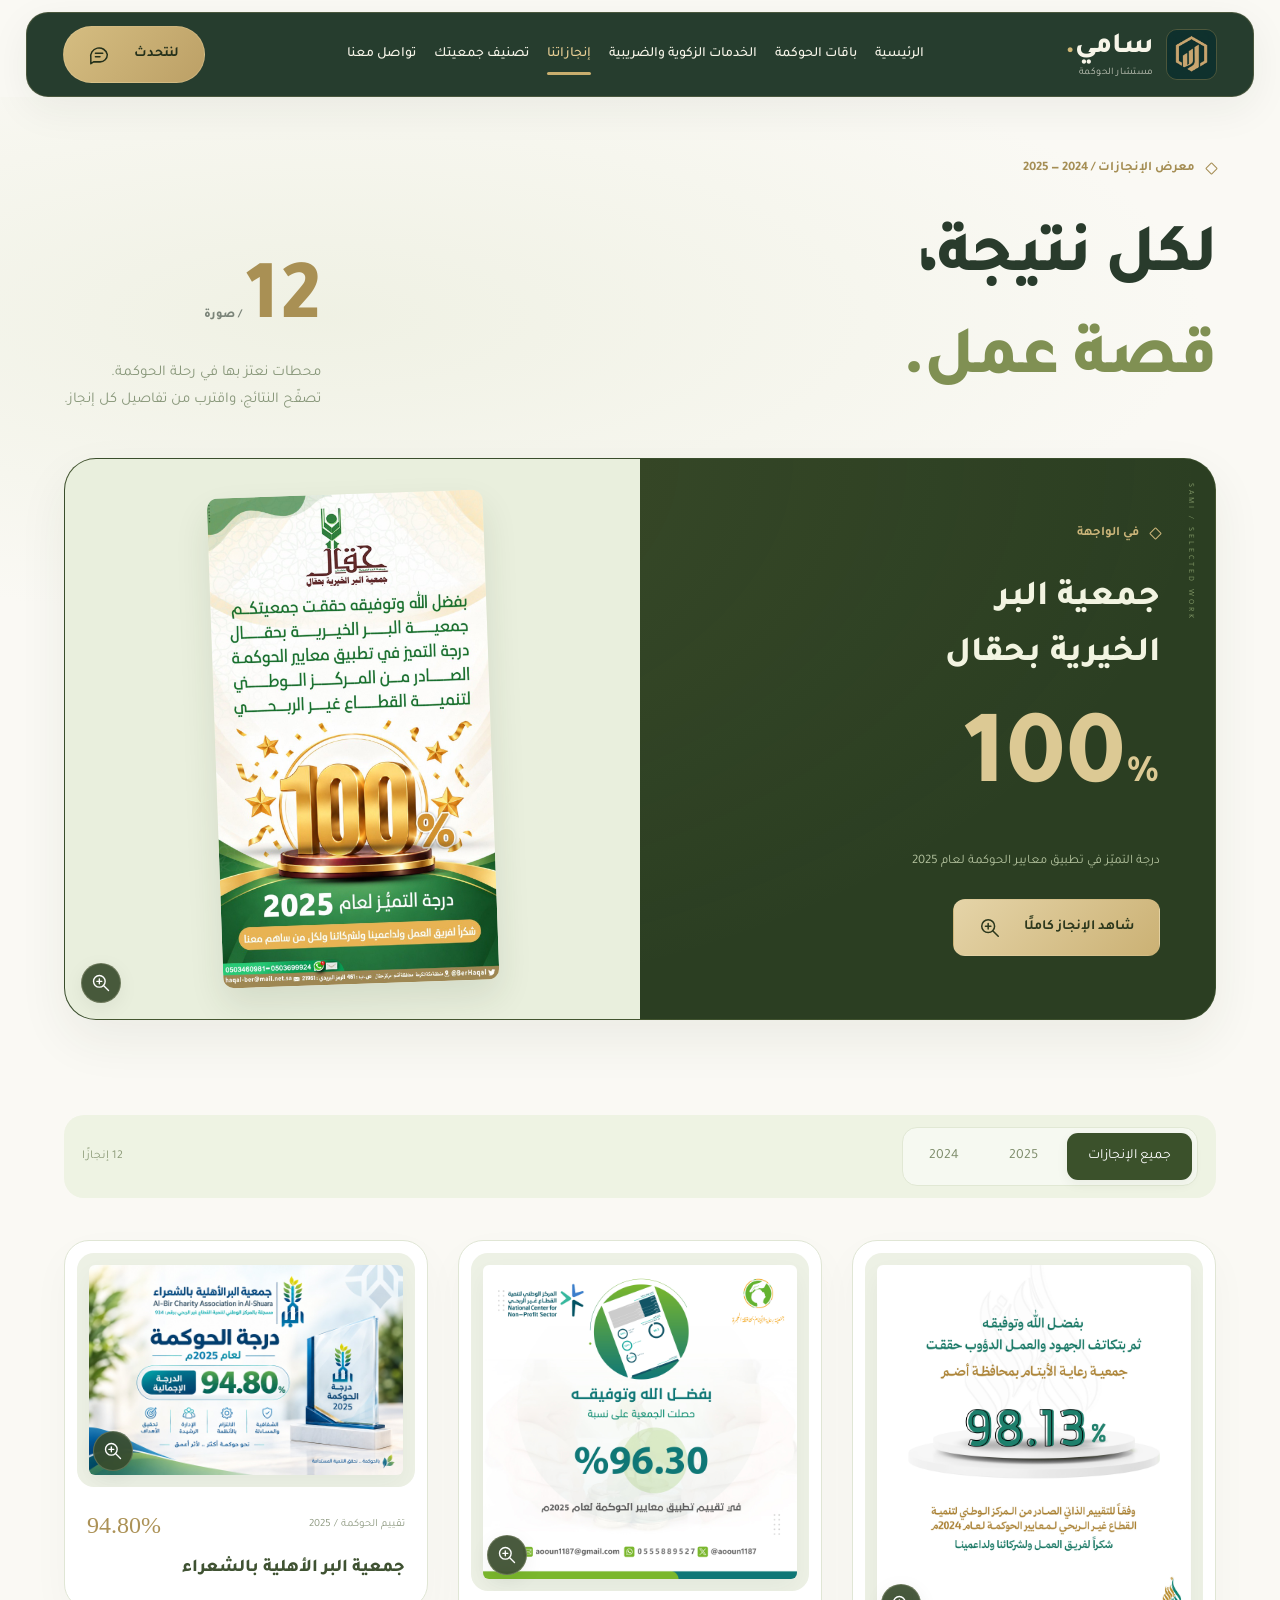
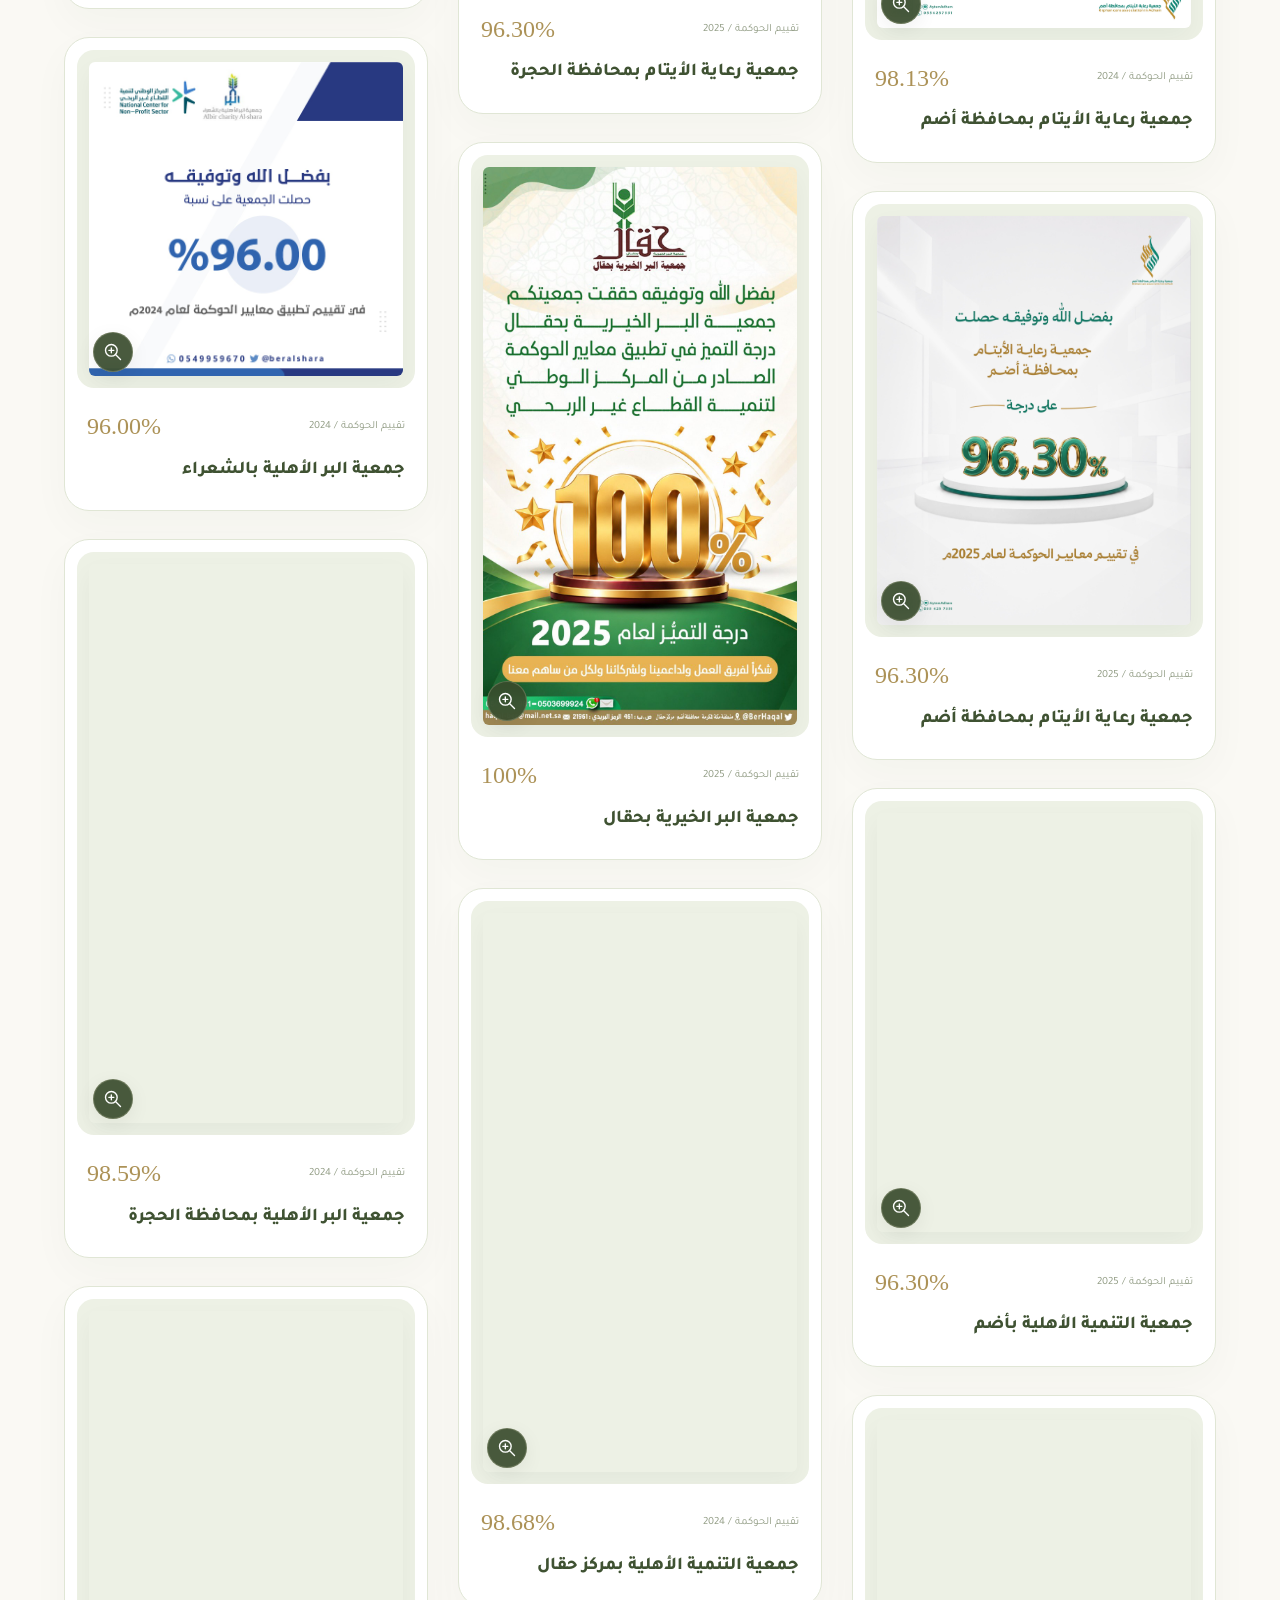
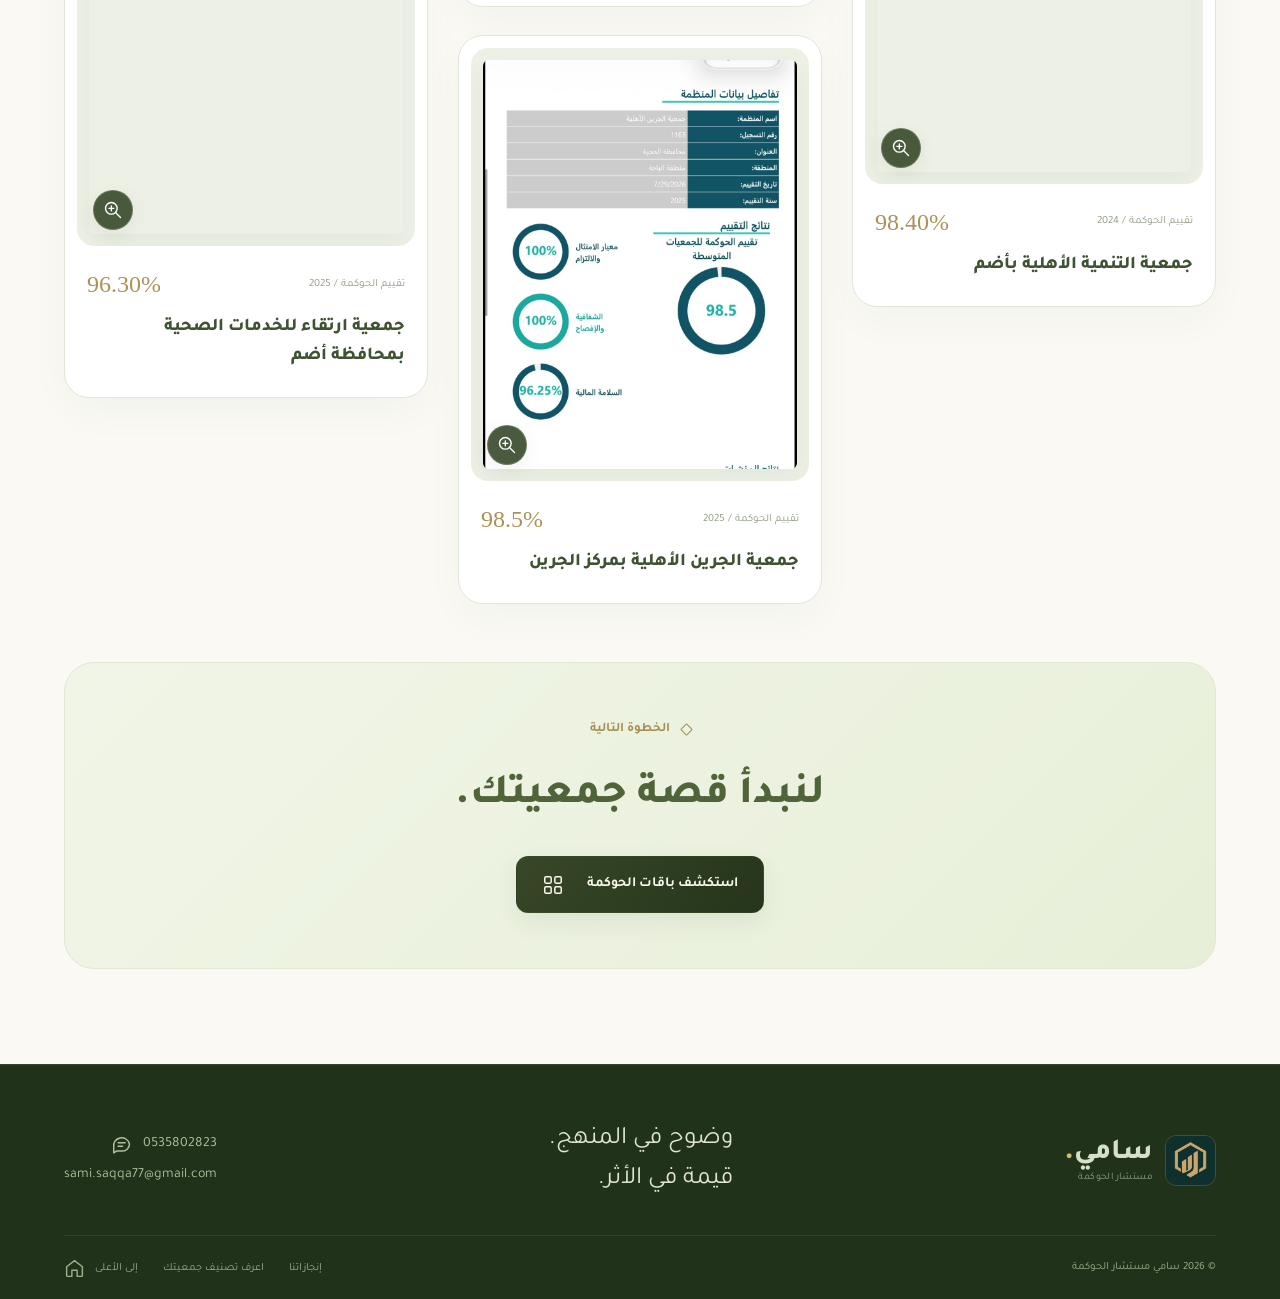
